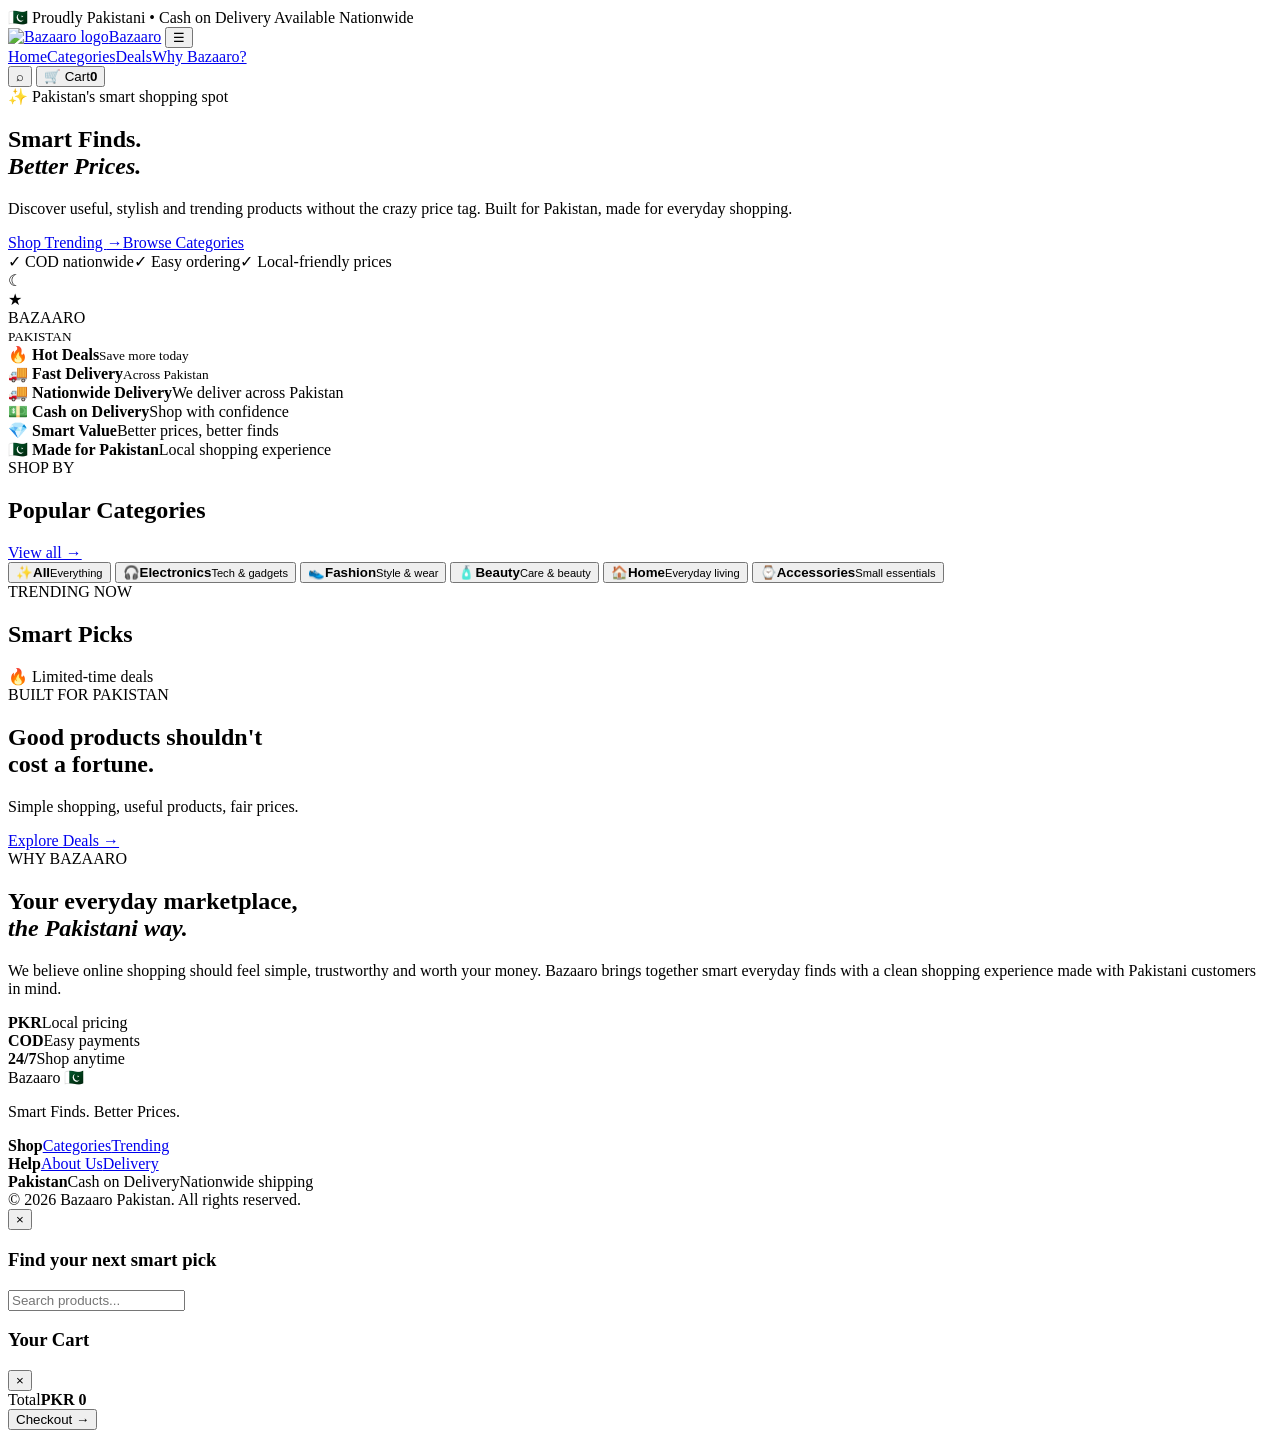
==== index.html @ 0e4b8ae3 "Create Bazaaro Pakistani marketplace homepage" ====
<!DOCTYPE html>
<html lang="en">
<head>
  <meta charset="UTF-8">
  <meta name="viewport" content="width=device-width, initial-scale=1.0">
  <meta name="theme-color" content="#006b3c">
  <title>Bazaaro — Smart Finds. Better Prices.</title>
  <meta name="description" content="Bazaaro — a Pakistani marketplace for smart finds and better prices.">
  <link rel="preconnect" href="https://fonts.googleapis.com">
  <link rel="preconnect" href="https://fonts.gstatic.com" crossorigin>
  <link href="https://fonts.googleapis.com/css2?family=Inter:wght@400;500;600;700;800&family=Playfair+Display:wght@700&display=swap" rel="stylesheet">
  <link rel="stylesheet" href="style.css">
</head>
<body>
  <div class="topbar">🇵🇰 Proudly Pakistani <span>•</span> Cash on Delivery Available Nationwide</div>

  <header class="header">
    <div class="container nav">
      <a class="brand" href="#home"><img src="assets/logo.webp" alt="Bazaaro logo"><span>Bazaaro</span></a>
      <button class="menu-btn" aria-label="Open menu">☰</button>
      <nav class="navlinks">
        <a href="#home">Home</a><a href="#categories">Categories</a><a href="#deals">Deals</a><a href="#about">Why Bazaaro?</a>
      </nav>
      <div class="nav-actions">
        <button class="icon-btn" id="searchBtn" aria-label="Search">⌕</button>
        <button class="cart-btn" id="cartBtn">🛒 <span>Cart</span><b id="cartCount">0</b></button>
      </div>
    </div>
  </header>

  <main id="home">
    <section class="hero">
      <div class="container hero-grid">
        <div class="hero-copy">
          <div class="eyebrow">✨ Pakistan's smart shopping spot</div>
          <h1>Smart Finds.<br><em>Better Prices.</em></h1>
          <p>Discover useful, stylish and trending products without the crazy price tag. Built for Pakistan, made for everyday shopping.</p>
          <div class="hero-actions"><a class="btn primary" href="#deals">Shop Trending <span>→</span></a><a class="btn ghost" href="#categories">Browse Categories</a></div>
          <div class="trust"><span>✓ COD nationwide</span><span>✓ Easy ordering</span><span>✓ Local-friendly prices</span></div>
        </div>
        <div class="hero-card">
          <div class="crescent">☾</div><div class="star">★</div>
          <div class="hero-tag">BAZAARO<br><small>PAKISTAN</small></div>
          <div class="floating-card one">🔥 <b>Hot Deals</b><small>Save more today</small></div>
          <div class="floating-card two">🚚 <b>Fast Delivery</b><small>Across Pakistan</small></div>
        </div>
      </div>
    </section>

    <section class="features"><div class="container feature-grid">
      <div><strong>🚚 Nationwide Delivery</strong><span>We deliver across Pakistan</span></div>
      <div><strong>💵 Cash on Delivery</strong><span>Shop with confidence</span></div>
      <div><strong>💎 Smart Value</strong><span>Better prices, better finds</span></div>
      <div><strong>🇵🇰 Made for Pakistan</strong><span>Local shopping experience</span></div>
    </div></section>

    <section class="section" id="categories"><div class="container"><div class="section-head"><div><span class="mini">SHOP BY</span><h2>Popular Categories</h2></div><a href="#deals">View all →</a></div>
      <div class="categories">
        <button class="category active" data-cat="All"><span>✨</span><b>All</b><small>Everything</small></button>
        <button class="category" data-cat="Electronics"><span>🎧</span><b>Electronics</b><small>Tech & gadgets</small></button>
        <button class="category" data-cat="Fashion"><span>👟</span><b>Fashion</b><small>Style & wear</small></button>
        <button class="category" data-cat="Beauty"><span>🧴</span><b>Beauty</b><small>Care & beauty</small></button>
        <button class="category" data-cat="Home"><span>🏠</span><b>Home</b><small>Everyday living</small></button>
        <button class="category" data-cat="Accessories"><span>⌚</span><b>Accessories</b><small>Small essentials</small></button>
      </div>
    </div></section>

    <section class="section products-section" id="deals"><div class="container"><div class="section-head"><div><span class="mini gold">TRENDING NOW</span><h2>Smart Picks</h2></div><div class="deal-pill">🔥 Limited-time deals</div></div><div class="products" id="products"></div></div></section>

    <section class="banner"><div class="container banner-inner"><div><span class="mini">BUILT FOR PAKISTAN</span><h2>Good products shouldn't<br>cost a fortune.</h2><p>Simple shopping, useful products, fair prices.</p></div><a class="btn light" href="#deals">Explore Deals →</a></div></section>

    <section class="section about" id="about"><div class="container about-grid"><div><span class="mini">WHY BAZAARO</span><h2>Your everyday marketplace,<br><em>the Pakistani way.</em></h2></div><div class="about-copy"><p>We believe online shopping should feel simple, trustworthy and worth your money. Bazaaro brings together smart everyday finds with a clean shopping experience made with Pakistani customers in mind.</p><div class="stats"><div><b>PKR</b><span>Local pricing</span></div><div><b>COD</b><span>Easy payments</span></div><div><b>24/7</b><span>Shop anytime</span></div></div></div></div></section>
  </main>

  <footer><div class="container footer-grid"><div><div class="footer-brand">Bazaaro <span>🇵🇰</span></div><p>Smart Finds. Better Prices.</p></div><div><b>Shop</b><a href="#categories">Categories</a><a href="#deals">Trending</a></div><div><b>Help</b><a href="#about">About Us</a><a href="#home">Delivery</a></div><div><b>Pakistan</b><span>Cash on Delivery</span><span>Nationwide shipping</span></div></div><div class="copyright">© 2026 Bazaaro Pakistan. All rights reserved.</div></footer>

  <div class="search-modal" id="searchModal"><div class="search-box"><button id="closeSearch">×</button><h3>Find your next smart pick</h3><input id="searchInput" placeholder="Search products..."><div id="searchResults"></div></div></div>
  <aside class="cart-drawer" id="cartDrawer"><div class="cart-head"><h3>Your Cart</h3><button id="closeCart">×</button></div><div id="cartItems" class="cart-items"></div><div class="cart-bottom"><div><span>Total</span><b id="cartTotal">PKR 0</b></div><button class="btn primary" id="checkoutBtn">Checkout →</button></div></aside><div class="overlay" id="overlay"></div>
  <script src="app.js"></script>
</body>
</html>
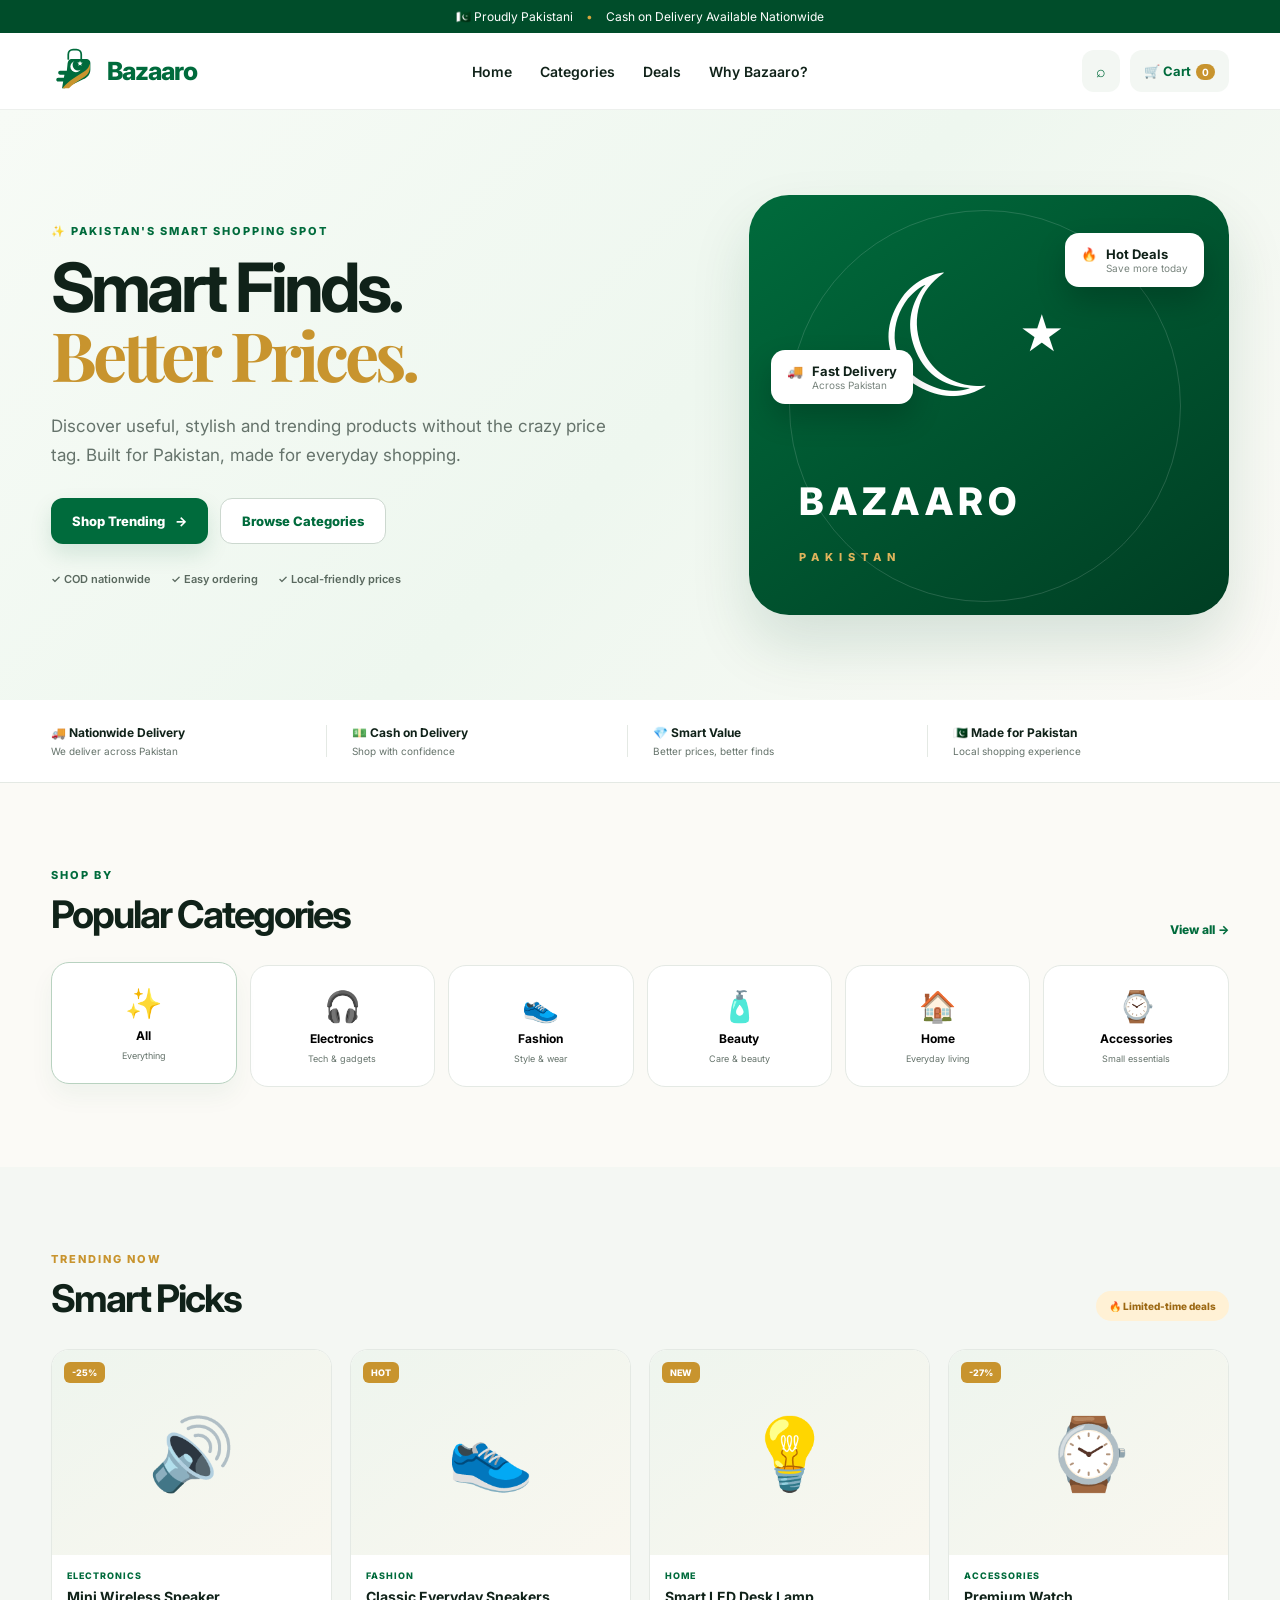
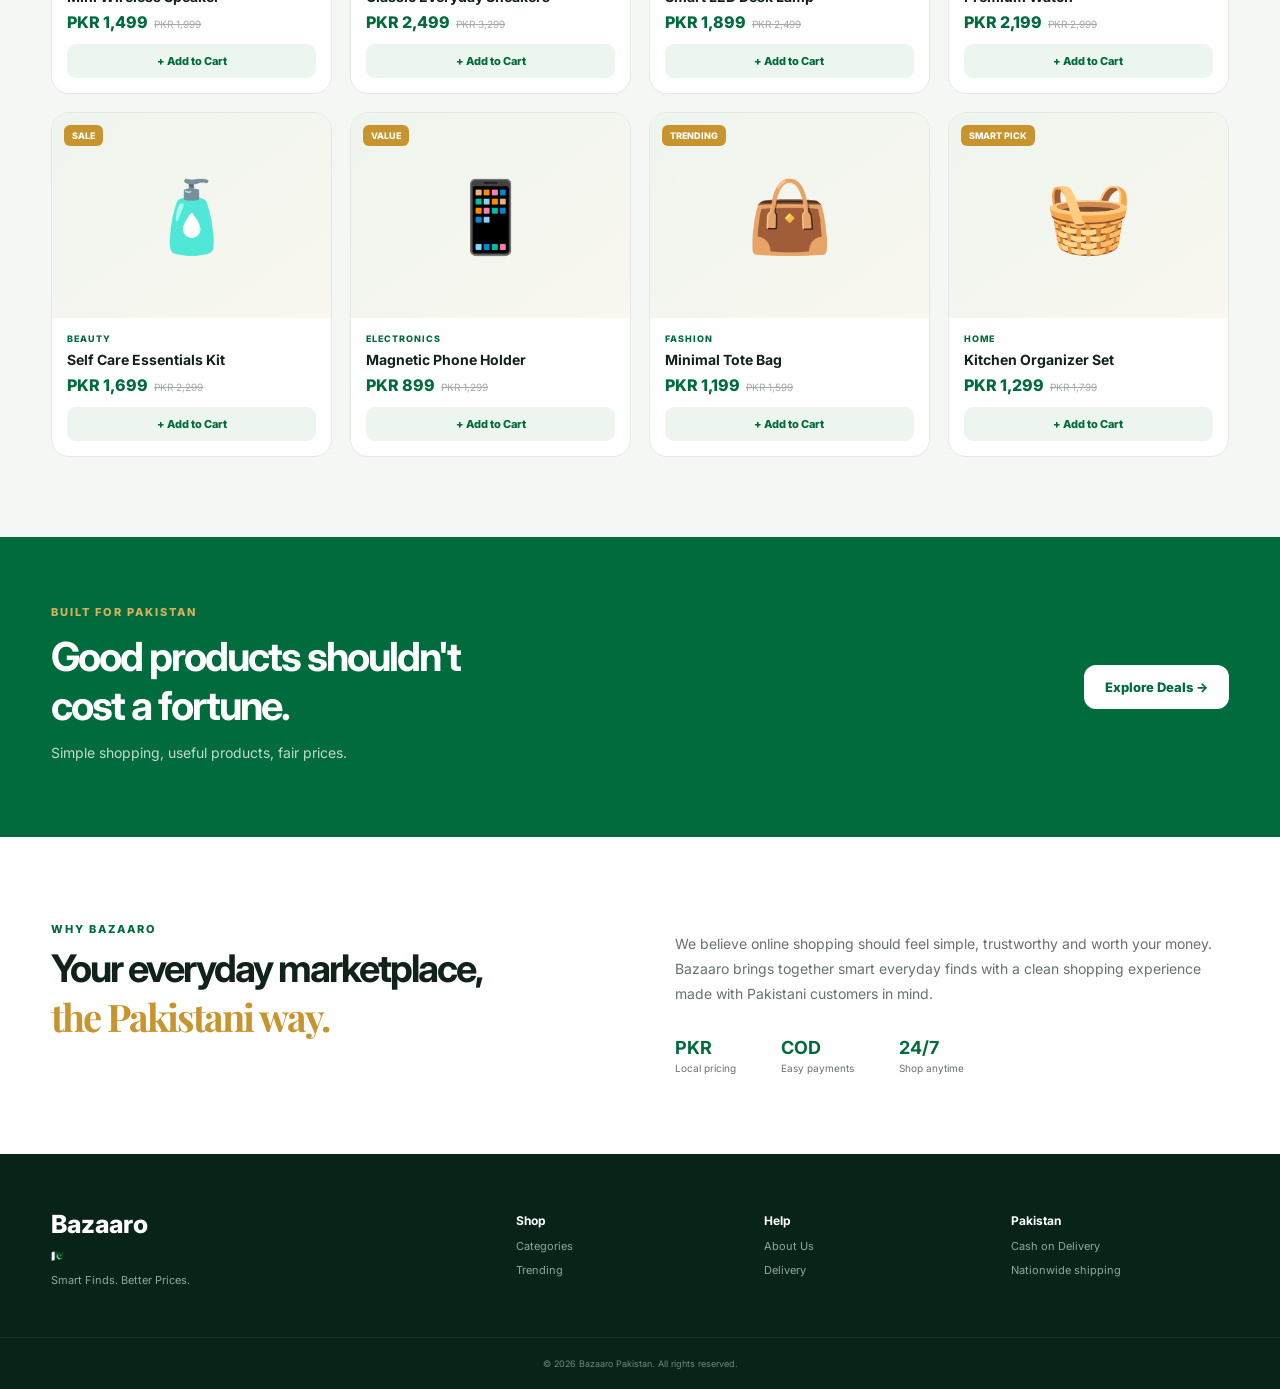
==== commit 9a341ca4: "Use Bazaaro logo asset in homepage" ====
--- a/index.html
+++ b/index.html
@@ -1,81 +1,18 @@
 <!DOCTYPE html>
 <html lang="en">
 <head>
-  <meta charset="UTF-8">
-  <meta name="viewport" content="width=device-width, initial-scale=1.0">
-  <meta name="theme-color" content="#006b3c">
-  <title>Bazaaro — Smart Finds. Better Prices.</title>
-  <meta name="description" content="Bazaaro — a Pakistani marketplace for smart finds and better prices.">
-  <link rel="preconnect" href="https://fonts.googleapis.com">
-  <link rel="preconnect" href="https://fonts.gstatic.com" crossorigin>
-  <link href="https://fonts.googleapis.com/css2?family=Inter:wght@400;500;600;700;800&family=Playfair+Display:wght@700&display=swap" rel="stylesheet">
-  <link rel="stylesheet" href="style.css">
-</head>
-<body>
-  <div class="topbar">🇵🇰 Proudly Pakistani <span>•</span> Cash on Delivery Available Nationwide</div>
-
-  <header class="header">
-    <div class="container nav">
-      <a class="brand" href="#home"><img src="assets/logo.webp" alt="Bazaaro logo"><span>Bazaaro</span></a>
-      <button class="menu-btn" aria-label="Open menu">☰</button>
-      <nav class="navlinks">
-        <a href="#home">Home</a><a href="#categories">Categories</a><a href="#deals">Deals</a><a href="#about">Why Bazaaro?</a>
-      </nav>
-      <div class="nav-actions">
-        <button class="icon-btn" id="searchBtn" aria-label="Search">⌕</button>
-        <button class="cart-btn" id="cartBtn">🛒 <span>Cart</span><b id="cartCount">0</b></button>
-      </div>
-    </div>
-  </header>
-
-  <main id="home">
-    <section class="hero">
-      <div class="container hero-grid">
-        <div class="hero-copy">
-          <div class="eyebrow">✨ Pakistan's smart shopping spot</div>
-          <h1>Smart Finds.<br><em>Better Prices.</em></h1>
-          <p>Discover useful, stylish and trending products without the crazy price tag. Built for Pakistan, made for everyday shopping.</p>
-          <div class="hero-actions"><a class="btn primary" href="#deals">Shop Trending <span>→</span></a><a class="btn ghost" href="#categories">Browse Categories</a></div>
-          <div class="trust"><span>✓ COD nationwide</span><span>✓ Easy ordering</span><span>✓ Local-friendly prices</span></div>
-        </div>
-        <div class="hero-card">
-          <div class="crescent">☾</div><div class="star">★</div>
-          <div class="hero-tag">BAZAARO<br><small>PAKISTAN</small></div>
-          <div class="floating-card one">🔥 <b>Hot Deals</b><small>Save more today</small></div>
-          <div class="floating-card two">🚚 <b>Fast Delivery</b><small>Across Pakistan</small></div>
-        </div>
-      </div>
-    </section>
-
-    <section class="features"><div class="container feature-grid">
-      <div><strong>🚚 Nationwide Delivery</strong><span>We deliver across Pakistan</span></div>
-      <div><strong>💵 Cash on Delivery</strong><span>Shop with confidence</span></div>
-      <div><strong>💎 Smart Value</strong><span>Better prices, better finds</span></div>
-      <div><strong>🇵🇰 Made for Pakistan</strong><span>Local shopping experience</span></div>
-    </div></section>
-
-    <section class="section" id="categories"><div class="container"><div class="section-head"><div><span class="mini">SHOP BY</span><h2>Popular Categories</h2></div><a href="#deals">View all →</a></div>
-      <div class="categories">
-        <button class="category active" data-cat="All"><span>✨</span><b>All</b><small>Everything</small></button>
-        <button class="category" data-cat="Electronics"><span>🎧</span><b>Electronics</b><small>Tech & gadgets</small></button>
-        <button class="category" data-cat="Fashion"><span>👟</span><b>Fashion</b><small>Style & wear</small></button>
-        <button class="category" data-cat="Beauty"><span>🧴</span><b>Beauty</b><small>Care & beauty</small></button>
-        <button class="category" data-cat="Home"><span>🏠</span><b>Home</b><small>Everyday living</small></button>
-        <button class="category" data-cat="Accessories"><span>⌚</span><b>Accessories</b><small>Small essentials</small></button>
-      </div>
-    </div></section>
-
-    <section class="section products-section" id="deals"><div class="container"><div class="section-head"><div><span class="mini gold">TRENDING NOW</span><h2>Smart Picks</h2></div><div class="deal-pill">🔥 Limited-time deals</div></div><div class="products" id="products"></div></div></section>
-
-    <section class="banner"><div class="container banner-inner"><div><span class="mini">BUILT FOR PAKISTAN</span><h2>Good products shouldn't<br>cost a fortune.</h2><p>Simple shopping, useful products, fair prices.</p></div><a class="btn light" href="#deals">Explore Deals →</a></div></section>
-
-    <section class="section about" id="about"><div class="container about-grid"><div><span class="mini">WHY BAZAARO</span><h2>Your everyday marketplace,<br><em>the Pakistani way.</em></h2></div><div class="about-copy"><p>We believe online shopping should feel simple, trustworthy and worth your money. Bazaaro brings together smart everyday finds with a clean shopping experience made with Pakistani customers in mind.</p><div class="stats"><div><b>PKR</b><span>Local pricing</span></div><div><b>COD</b><span>Easy payments</span></div><div><b>24/7</b><span>Shop anytime</span></div></div></div></div></section>
-  </main>
-
-  <footer><div class="container footer-grid"><div><div class="footer-brand">Bazaaro <span>🇵🇰</span></div><p>Smart Finds. Better Prices.</p></div><div><b>Shop</b><a href="#categories">Categories</a><a href="#deals">Trending</a></div><div><b>Help</b><a href="#about">About Us</a><a href="#home">Delivery</a></div><div><b>Pakistan</b><span>Cash on Delivery</span><span>Nationwide shipping</span></div></div><div class="copyright">© 2026 Bazaaro Pakistan. All rights reserved.</div></footer>
-
-  <div class="search-modal" id="searchModal"><div class="search-box"><button id="closeSearch">×</button><h3>Find your next smart pick</h3><input id="searchInput" placeholder="Search products..."><div id="searchResults"></div></div></div>
-  <aside class="cart-drawer" id="cartDrawer"><div class="cart-head"><h3>Your Cart</h3><button id="closeCart">×</button></div><div id="cartItems" class="cart-items"></div><div class="cart-bottom"><div><span>Total</span><b id="cartTotal">PKR 0</b></div><button class="btn primary" id="checkoutBtn">Checkout →</button></div></aside><div class="overlay" id="overlay"></div>
-  <script src="app.js"></script>
-</body>
-</html>+  <meta charset="UTF-8"><meta name="viewport" content="width=device-width, initial-scale=1.0"><meta name="theme-color" content="#006b3c">
+  <title>Bazaaro — Smart Finds. Better Prices.</title><meta name="description" content="Bazaaro — a Pakistani marketplace for smart finds and better prices.">
+  <link rel="preconnect" href="https://fonts.googleapis.com"><link rel="preconnect" href="https://fonts.gstatic.com" crossorigin><link href="https://fonts.googleapis.com/css2?family=Inter:wght@400;500;600;700;800&family=Playfair+Display:wght@700&display=swap" rel="stylesheet"><link rel="stylesheet" href="style.css">
+</head><body>
+<div class="topbar">🇵🇰 Proudly Pakistani <span>•</span> Cash on Delivery Available Nationwide</div>
+<header class="header"><div class="container nav"><a class="brand" href="#home"><img src="assets/logo.svg" alt="Bazaaro logo"><span>Bazaaro</span></a><button class="menu-btn" aria-label="Open menu">☰</button><nav class="navlinks"><a href="#home">Home</a><a href="#categories">Categories</a><a href="#deals">Deals</a><a href="#about">Why Bazaaro?</a></nav><div class="nav-actions"><button class="icon-btn" id="searchBtn" aria-label="Search">⌕</button><button class="cart-btn" id="cartBtn">🛒 <span>Cart</span><b id="cartCount">0</b></button></div></div></header>
+<main id="home"><section class="hero"><div class="container hero-grid"><div class="hero-copy"><div class="eyebrow">✨ Pakistan's smart shopping spot</div><h1>Smart Finds.<br><em>Better Prices.</em></h1><p>Discover useful, stylish and trending products without the crazy price tag. Built for Pakistan, made for everyday shopping.</p><div class="hero-actions"><a class="btn primary" href="#deals">Shop Trending <span>→</span></a><a class="btn ghost" href="#categories">Browse Categories</a></div><div class="trust"><span>✓ COD nationwide</span><span>✓ Easy ordering</span><span>✓ Local-friendly prices</span></div></div><div class="hero-card"><div class="crescent">☾</div><div class="star">★</div><div class="hero-tag">BAZAARO<br><small>PAKISTAN</small></div><div class="floating-card one">🔥 <b>Hot Deals</b><small>Save more today</small></div><div class="floating-card two">🚚 <b>Fast Delivery</b><small>Across Pakistan</small></div></div></div></section>
+<section class="features"><div class="container feature-grid"><div><strong>🚚 Nationwide Delivery</strong><span>We deliver across Pakistan</span></div><div><strong>💵 Cash on Delivery</strong><span>Shop with confidence</span></div><div><strong>💎 Smart Value</strong><span>Better prices, better finds</span></div><div><strong>🇵🇰 Made for Pakistan</strong><span>Local shopping experience</span></div></div></section>
+<section class="section" id="categories"><div class="container"><div class="section-head"><div><span class="mini">SHOP BY</span><h2>Popular Categories</h2></div><a href="#deals">View all →</a></div><div class="categories"><button class="category active" data-cat="All"><span>✨</span><b>All</b><small>Everything</small></button><button class="category" data-cat="Electronics"><span>🎧</span><b>Electronics</b><small>Tech & gadgets</small></button><button class="category" data-cat="Fashion"><span>👟</span><b>Fashion</b><small>Style & wear</small></button><button class="category" data-cat="Beauty"><span>🧴</span><b>Beauty</b><small>Care & beauty</small></button><button class="category" data-cat="Home"><span>🏠</span><b>Home</b><small>Everyday living</small></button><button class="category" data-cat="Accessories"><span>⌚</span><b>Accessories</b><small>Small essentials</small></button></div></div></section>
+<section class="section products-section" id="deals"><div class="container"><div class="section-head"><div><span class="mini gold">TRENDING NOW</span><h2>Smart Picks</h2></div><div class="deal-pill">🔥 Limited-time deals</div></div><div class="products" id="products"></div></div></section>
+<section class="banner"><div class="container banner-inner"><div><span class="mini">BUILT FOR PAKISTAN</span><h2>Good products shouldn't<br>cost a fortune.</h2><p>Simple shopping, useful products, fair prices.</p></div><a class="btn light" href="#deals">Explore Deals →</a></div></section>
+<section class="section about" id="about"><div class="container about-grid"><div><span class="mini">WHY BAZAARO</span><h2>Your everyday marketplace,<br><em>the Pakistani way.</em></h2></div><div class="about-copy"><p>We believe online shopping should feel simple, trustworthy and worth your money. Bazaaro brings together smart everyday finds with a clean shopping experience made with Pakistani customers in mind.</p><div class="stats"><div><b>PKR</b><span>Local pricing</span></div><div><b>COD</b><span>Easy payments</span></div><div><b>24/7</b><span>Shop anytime</span></div></div></div></div></section></main>
+<footer><div class="container footer-grid"><div><div class="footer-brand">Bazaaro <span>🇵🇰</span></div><p>Smart Finds. Better Prices.</p></div><div><b>Shop</b><a href="#categories">Categories</a><a href="#deals">Trending</a></div><div><b>Help</b><a href="#about">About Us</a><a href="#home">Delivery</a></div><div><b>Pakistan</b><span>Cash on Delivery</span><span>Nationwide shipping</span></div></div><div class="copyright">© 2026 Bazaaro Pakistan. All rights reserved.</div></footer>
+<div class="search-modal" id="searchModal"><div class="search-box"><button id="closeSearch">×</button><h3>Find your next smart pick</h3><input id="searchInput" placeholder="Search products..."><div id="searchResults"></div></div></div><aside class="cart-drawer" id="cartDrawer"><div class="cart-head"><h3>Your Cart</h3><button id="closeCart">×</button></div><div id="cartItems" class="cart-items"></div><div class="cart-bottom"><div><span>Total</span><b id="cartTotal">PKR 0</b></div><button class="btn primary" id="checkoutBtn">Checkout →</button></div></aside><div class="overlay" id="overlay"></div><script src="app.js"></script>
+</body></html>
--- a/style.css
+++ b/style.css
@@ -0,0 +1 @@
+:root{--green:#006b3c;--deep:#004d2a;--gold:#c8942e;--cream:#fbfaf6;--ink:#102219;--muted:#65736b;--line:#e4e9e4;--white:#fff}*{box-sizing:border-box}html{scroll-behavior:smooth}body{margin:0;font-family:Inter,Arial,sans-serif;color:var(--ink);background:var(--cream)}a{text-decoration:none;color:inherit}button{font:inherit;border:0;cursor:pointer}.container{width:min(1180px,92%);margin:auto}.topbar{background:var(--deep);color:#fff;text-align:center;font-size:12px;padding:9px}.topbar span{margin:0 10px;color:#d6a63e}.header{background:#fff;position:sticky;top:0;z-index:20;border-bottom:1px solid #edf0ed}.nav{height:76px;display:flex;align-items:center;gap:34px}.brand{display:flex;align-items:center;gap:8px;font-size:25px;font-weight:800;color:var(--green);letter-spacing:-1px}.brand img{width:48px;height:48px;object-fit:contain}.navlinks{display:flex;gap:28px;font-size:14px;font-weight:600;margin:auto}.navlinks a:hover{color:var(--green)}.nav-actions{display:flex;gap:10px}.icon-btn,.cart-btn{background:#f3f7f3;border-radius:12px;padding:11px 14px;color:var(--green)}.cart-btn{font-size:13px;font-weight:700;position:relative}.cart-btn b{background:var(--gold);color:#fff;border-radius:99px;padding:2px 6px;font-size:10px;margin-left:5px}.menu-btn{display:none;background:none;font-size:24px;color:var(--green)}.hero{background:linear-gradient(135deg,#f7fbf6 0%,#eef7ef 52%,#fbfaf6 100%);overflow:hidden}.hero-grid{min-height:590px;display:grid;grid-template-columns:1.03fr .97fr;align-items:center;gap:50px}.eyebrow,.mini{font-size:11px;font-weight:800;letter-spacing:2px;color:var(--green);text-transform:uppercase}.hero h1{font-size:68px;line-height:.98;letter-spacing:-4px;margin:16px 0 22px}.hero h1 em,.about h2 em{font-family:'Playfair Display',serif;color:var(--gold);font-style:normal}.hero p{font-size:17px;line-height:1.7;color:var(--muted);max-width:570px}.hero-actions{display:flex;gap:12px;margin:28px 0}.btn{display:inline-flex;align-items:center;justify-content:center;gap:10px;padding:14px 21px;border-radius:12px;font-weight:800;font-size:13px;transition:.2s}.btn:hover{transform:translateY(-2px)}.primary{background:var(--green);color:#fff;box-shadow:0 10px 22px #006b3c22}.ghost{border:1px solid #ccd8cf;background:#fff;color:var(--green)}.light{background:#fff;color:var(--green)}.trust{display:flex;gap:20px;flex-wrap:wrap;color:#5a695f;font-size:11px;font-weight:600}.hero-card{height:420px;max-width:480px;width:100%;justify-self:end;background:linear-gradient(145deg,#006b3c,#003e23);border-radius:40px;position:relative;overflow:hidden;box-shadow:0 30px 60px #004d2a22}.hero-card:before{content:'';position:absolute;width:390px;height:390px;border-radius:50%;border:1px solid #ffffff25;left:40px;top:15px}.crescent{position:absolute;color:#fff;font-size:170px;left:125px;top:55px;transform:rotate(-20deg);line-height:1}.star{position:absolute;color:#fff;font-size:45px;left:270px;top:112px}.hero-tag{position:absolute;left:50px;bottom:45px;color:#fff;font-size:38px;font-weight:800;letter-spacing:5px}.hero-tag small{font-size:11px;letter-spacing:6px;color:#dfb45c}.floating-card{position:absolute;background:#fff;border-radius:14px;padding:13px 16px;box-shadow:0 14px 30px #0003;font-size:13px;display:grid;grid-template-columns:auto 1fr;column-gap:9px;align-items:center}.floating-card small{grid-column:2;color:#78847d;font-size:10px}.floating-card.one{right:25px;top:38px}.floating-card.two{left:22px;top:155px}.features{background:#fff;border-bottom:1px solid var(--line)}.feature-grid{display:grid;grid-template-columns:repeat(4,1fr);padding:25px 0;gap:25px}.feature-grid div{display:flex;flex-direction:column;gap:5px;border-right:1px solid var(--line);padding-right:15px}.feature-grid div:last-child{border:0}.feature-grid strong{font-size:12px}.feature-grid span{font-size:10px;color:var(--muted)}.section{padding:80px 0}.section-head{display:flex;justify-content:space-between;align-items:end;margin-bottom:28px}.section-head h2,.about h2{font-size:38px;letter-spacing:-2px;margin:8px 0 0}.section-head>a{font-size:12px;color:var(--green);font-weight:800}.mini.gold{color:var(--gold)}.categories{display:grid;grid-template-columns:repeat(6,1fr);gap:13px}.category{background:#fff;border:1px solid var(--line);border-radius:18px;padding:22px 10px;display:flex;flex-direction:column;align-items:center;gap:7px;transition:.2s}.category span{font-size:30px}.category b{font-size:12px}.category small{font-size:9px;color:var(--muted)}.category:hover,.category.active{border-color:#b8d2c0;box-shadow:0 12px 25px #006b3c0d;transform:translateY(-3px)}.products-section{background:#f4f7f3}.deal-pill{background:#fff1d5;color:#9c6813;padding:9px 13px;border-radius:99px;font-size:10px;font-weight:800}.products{display:grid;grid-template-columns:repeat(4,1fr);gap:18px}.product{background:#fff;border-radius:18px;overflow:hidden;border:1px solid var(--line);transition:.2s}.product:hover{transform:translateY(-4px);box-shadow:0 18px 35px #0b332018}.product-img{height:205px;display:flex;align-items:center;justify-content:center;font-size:70px;background:linear-gradient(145deg,#eef5ee,#f9f7ef);position:relative}.badge{position:absolute;top:12px;left:12px;background:var(--gold);color:#fff;font-size:9px;font-weight:800;padding:5px 8px;border-radius:6px}.product-body{padding:15px}.product-cat{font-size:9px;color:var(--green);font-weight:800;text-transform:uppercase;letter-spacing:1px}.product h3{font-size:14px;margin:7px 0}.price{font-size:16px;font-weight:800;color:var(--green)}.old{font-size:10px;color:#a2aaa5;text-decoration:line-through;margin-left:6px}.add{width:100%;margin-top:12px;background:#edf5ef;color:var(--green);padding:10px;border-radius:9px;font-size:11px;font-weight:800}.add:hover{background:var(--green);color:#fff}.banner{background:var(--green);color:#fff}.banner-inner{min-height:300px;display:flex;align-items:center;justify-content:space-between}.banner .mini{color:#d9b15d}.banner h2{font-size:40px;letter-spacing:-2px;margin:12px 0}.banner p{color:#c6d9cd;font-size:14px}.about{background:#fff}.about-grid{display:grid;grid-template-columns:1fr 1fr;gap:70px}.about-copy>p{color:var(--muted);line-height:1.8;font-size:14px}.stats{display:flex;gap:45px;margin-top:30px}.stats div{display:flex;flex-direction:column;gap:4px}.stats b{color:var(--green);font-size:18px}.stats span{font-size:10px;color:var(--muted)}footer{background:#082419;color:#dce8e0;padding:55px 0 20px}.footer-grid{display:grid;grid-template-columns:2fr 1fr 1fr 1fr;gap:30px}.footer-brand{font-size:25px;font-weight:800;color:#fff}.footer-grid p,.footer-grid span,.footer-grid a{display:block;color:#91a79b;font-size:11px;margin:10px 0}.footer-grid b{font-size:12px;color:#fff}.copyright{text-align:center;border-top:1px solid #ffffff12;margin-top:40px;padding-top:20px;color:#71877b;font-size:9px}.overlay{display:none;position:fixed;inset:0;background:#00180dcc;z-index:29}.cart-drawer{position:fixed;right:-420px;top:0;height:100%;width:min(410px,92%);background:#fff;z-index:30;padding:24px;display:flex;flex-direction:column;transition:.3s}.cart-drawer.open{right:0}.cart-head{display:flex;justify-content:space-between;border-bottom:1px solid var(--line);padding-bottom:18px}.cart-head h3{margin:0}.cart-head button,.search-box>button{background:none;font-size:25px}.cart-items{flex:1;overflow:auto;padding:15px 0}.cart-item{display:flex;gap:12px;padding:12px 0;border-bottom:1px solid var(--line)}.cart-item .emoji{font-size:30px}.cart-item h4{margin:0 0 5px;font-size:12px}.cart-item p{margin:0;font-size:11px;color:var(--green);font-weight:800}.cart-bottom{border-top:1px solid var(--line);padding-top:18px}.cart-bottom>div{display:flex;justify-content:space-between;margin-bottom:14px}.cart-bottom b{color:var(--green)}.cart-bottom .btn{width:100%}.search-modal{position:fixed;inset:0;background:#00180dcc;z-index:40;display:none;align-items:flex-start;justify-content:center;padding-top:110px}.search-modal.open{display:flex}.search-box{background:#fff;width:min(600px,92%);border-radius:20px;padding:28px;position:relative}.search-box>button{position:absolute;right:20px;top:17px}.search-box h3{margin-top:0}.search-box input{width:100%;padding:15px;border:1px solid var(--line);border-radius:10px;outline:none}.result{padding:13px 0;border-bottom:1px solid var(--line);font-size:12px}.result b{color:var(--green)}@media(max-width:800px){.navlinks{display:none}.menu-btn{display:block;margin-left:auto}.nav{gap:10px}.nav-actions{margin-left:0}.cart-btn span{display:none}.hero-grid{grid-template-columns:1fr;padding:65px 0}.hero h1{font-size:51px}.hero-card{height:320px;justify-self:center}.crescent{font-size:125px;left:90px}.star{left:210px;top:82px}.hero-tag{font-size:27px}.feature-grid{grid-template-columns:1fr 1fr}.categories{grid-template-columns:repeat(3,1fr)}.products{grid-template-columns:repeat(2,1fr)}.product-img{height:160px}.banner-inner{padding:55px 0;display:block}.banner .btn{margin-top:15px}.about-grid{grid-template-columns:1fr;gap:25px}.footer-grid{grid-template-columns:1fr 1fr}.section{padding:55px 0}}@media(max-width:480px){.brand span{display:none}.hero-actions{flex-direction:column}.trust{gap:8px;flex-direction:column}.categories{grid-template-columns:repeat(2,1fr)}.products{gap:10px}.product-img{height:140px;font-size:52px}.section-head h2,.about h2{font-size:30px}.feature-grid{gap:14px}.feature-grid div{border:0}.floating-card.two{display:none}}
